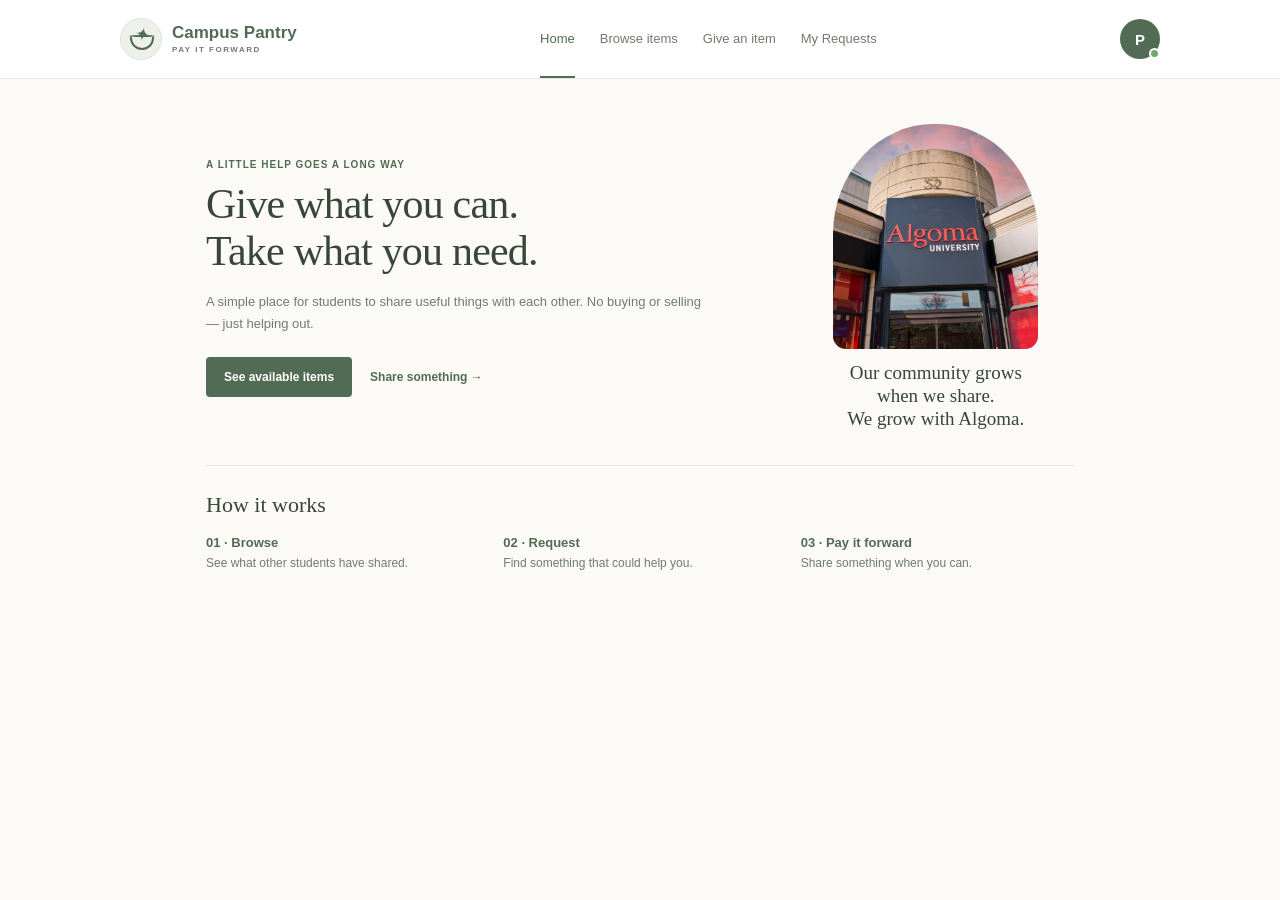
==== index.html @ 72c1fe1e "Add files via upload" ====
<!doctype html>
<html lang="en">
<head>
  <meta charset="utf-8">
  <meta name="viewport" content="width=device-width, initial-scale=1">
  <title>Campus Pantry - Home</title>
  <link rel="stylesheet" href="style.css">
</head>
<body>
<header>
  <a class="logo" href="index.html" aria-label="Campus Pantry home">
  <span class="logo-mark" aria-hidden="true"><span class="logo-leaf">✦</span><span class="logo-bowl"></span></span>
  <span class="logo-name">Campus Pantry<small>PAY IT FORWARD</small></span>
</a>
  <nav>
    <a class="active" href="index.html">Home</a>
    <a href="browse.html">Browse items</a>
    <a href="give.html">Give an item</a>
    <a href="requests.html">My Requests</a>
  </nav>
  <div class="profile-wrap">
  <button class="profile-dot" id="profile-toggle" type="button" aria-label="Open student account" aria-expanded="false"><span class="avatar-letter">P</span><i class="online-dot"></i></button>
  <div class="profile-menu" id="profile-menu" hidden>
    <div class="profile-heading"><span class="profile-avatar">P</span><div><strong>Pratik S.</strong><small>Student account</small></div></div>
    <div class="login-status"><span></span> Logged in</div>
    <a href="requests.html">My Requests</a>
    <a href="give.html">Share an item</a>
    <button type="button" id="sign-out">Sign out</button>
  </div>
</div>
</header>

<main class="home">
  <section class="hero">
    <div class="hero-copy">
      <p class="eyebrow">A little help goes a long way</p>
      <h1>Give what you can.<br>Take what you need.</h1>
      <p class="intro">A simple place for students to share useful things with each other. No buying or selling — just helping out.</p>
      <div class="hero-actions">
        <a class="btn" href="browse.html">See available items</a>
        <a class="link" href="give.html">Share something →</a>
      </div>
    </div>
    <aside class="hero-photo-wrap">
      <img class="hero-photo" src="algoma-university.png" alt="Algoma University entrance">
      <p class="photo-caption">Our community grows<br>when we share.<br>We grow with Algoma.</p>
    </aside>
  </section>

  <section class="how">
    <h2>How it works</h2>
    <div class="steps">
      <p><b>01 · Browse</b><br><span>See what other students have shared.</span></p>
      <p><b>02 · Request</b><br><span>Find something that could help you.</span></p>
      <p><b>03 · Pay it forward</b><br><span>Share something when you can.</span></p>
    </div>
  </section>
</main>

<script src="script.js"></script>
</body>
</html>
---- style.css ----
/* Basic page settings */
* {
    box-sizing: border-box;
}

/* Main color theme */
:root {
    --green: #526b55;
    --dark-green: #38453b;
    --muted: #727b70;
    --cream: #fbfaf6;
    --white: #fff;
    --border: #e6e9e1;
    --light-green: #edf1e9;
    --soft-pink: #f7ece8;
}

body {
    margin: 0;
    background: var(--cream);
    color: var(--dark-green);
    font: 14px/1.55 Arial, Helvetica, sans-serif;
}

/* Header and navigation */
header {
    min-height: 78px;
    padding: 0 max(6%, calc((100% - 1040px) / 2));
    display: flex;
    align-items: center;
    justify-content: space-between;
    gap: 25px;
    background: var(--white);
    border-bottom: 1px solid var(--border);
}

/* Website logo */
.logo {
    display: flex;
    align-items: center;
    gap: 10px;
    color: var(--green);
    text-decoration: none;
    white-space: nowrap;
}

.logo-mark {
    width: 42px;
    height: 42px;
    position: relative;
    display: grid;
    place-items: center;
    border-radius: 50%;
    background: var(--light-green);
    border: 1px solid #dce5d8;
}

.logo-leaf {
    position: absolute;
    top: 3px;
    left: 14px;
    color: var(--green);
    font-size: 18px;
    transform: rotate(12deg);
}

.logo-bowl {
    position: absolute;
    left: 9px;
    bottom: 9px;
    width: 24px;
    height: 13px;
    border: 2px solid var(--green);
    border-top: 0;
    border-radius: 0 0 15px 15px;
}

.logo-bowl:after {
    content: "";
    position: absolute;
    left: -3px;
    top: -2px;
    width: 26px;
    border-top: 2px solid var(--green);
    border-radius: 50%;
}

.logo-name {
    font-size: 17px;
    font-weight: 700;
    line-height: 1.05;
    color: var(--green);
}

.logo-name small {
    display: block;
    margin-top: 4px;
    font-size: 8px;
    letter-spacing: 1.5px;
    font-weight: 700;
    color: var(--muted);
}

/* Navigation links */
nav {
    display: flex;
    align-items: center;
    gap: 25px;
    height: 100%;
}

nav a {
    min-height: 78px;
    display: flex;
    align-items: center;
    padding: 3px 0 0;
    color: var(--muted);
    text-decoration: none;
    font-size: 13px;
    border-bottom: 2px solid transparent;
}

nav a:hover,
nav a.active {
    color: var(--green);
    border-color: var(--green);
}

/* Student profile button and menu */
.profile-wrap {
    position: relative;
    flex: 0 0 auto;
}

.profile-dot {
    width: 40px;
    height: 40px;
    border: 0;
    border-radius: 50%;
    background: var(--green);
    color: #fff;
    display: grid;
    place-items: center;
    position: relative;
    cursor: pointer;
    font-weight: bold;
    font-size: 15px;
}

.profile-dot:hover {
    background: var(--dark-green);
}

.online-dot {
    position: absolute;
    right: 0;
    bottom: 0;
    width: 11px;
    height: 11px;
    border: 2px solid #fff;
    border-radius: 50%;
    background: #6caa70;
}

.profile-menu {
    position: absolute;
    z-index: 20;
    right: 0;
    top: 51px;
    width: 220px;
    padding: 13px;
    background: #fff;
    border: 1px solid var(--border);
    border-radius: 9px;
    box-shadow: 0 10px 28px #263a2a1c;
}

.profile-menu[hidden] {
    display: none;
}

.profile-heading {
    display: flex;
    align-items: center;
    gap: 10px;
    padding: 4px 3px 12px;
    border-bottom: 1px solid var(--border);
}

.profile-avatar {
    width: 36px;
    height: 36px;
    display: grid;
    place-items: center;
    border-radius: 50%;
    background: var(--light-green);
    color: var(--green);
    font-weight: bold;
}

.profile-heading strong,
.profile-heading small {
    display: block;
}

.profile-heading strong {
    font-size: 13px;
}

.profile-heading small {
    font-size: 11px;
    color: var(--muted);
    margin-top: 2px;
}

/* Login status inside profile menu */
.login-status {
    display: flex;
    align-items: center;
    gap: 7px;
    margin: 11px 3px;
    padding: 7px 8px;
    border-radius: 5px;
    background: #f1f6ef;
    color: var(--green);
    font-size: 11px;
    font-weight: bold;
}

.login-status span {
    width: 7px;
    height: 7px;
    border-radius: 50%;
    background: #65a66b;
}

.profile-menu a,
.profile-menu > button {
    display: block;
    width: 100%;
    padding: 9px 7px;
    text-align: left;
    text-decoration: none;
    border: 0;
    border-radius: 4px;
    background: none;
    color: var(--dark-green);
    font: 12px Arial, sans-serif;
    cursor: pointer;
}

.profile-menu a:hover,
.profile-menu > button:hover {
    background: var(--light-green);
}

.profile-menu > button {
    border-top: 1px solid var(--border);
    margin-top: 5px;
    color: #925b50;
}

/* Main page layout */
.home,
.page {
    max-width: 920px;
    margin: auto;
    padding: 0 26px;
}

/* Home page hero section */
.hero {
    min-height: 365px;
    display: grid;
    grid-template-columns: 1.55fr .8fr;
    align-items: center;
    gap: 56px;
    padding: 45px 0 34px;
}

.eyebrow {
    margin: 0 0 8px;
    color: var(--green);
    text-transform: uppercase;
    letter-spacing: 1px;
    font-size: 10px;
    font-weight: bold;
}

h1 {
    font: normal 42px/1.12 Georgia, 'Times New Roman', serif;
    letter-spacing: -.8px;
    color: var(--dark-green);
    margin: 0;
}

.intro,
.sub {
    color: var(--muted);
    max-width: 500px;
    margin: 16px 0 22px;
    font-size: 13px;
    line-height: 1.7;
}

/* Buttons and links */
.hero-actions {
    display: flex;
    align-items: center;
    gap: 18px;
    flex-wrap: wrap;
}

.btn {
    display: inline-block;
    border: 0;
    border-radius: 4px;
    background: var(--green);
    color: white;
    text-decoration: none;
    padding: 11px 18px;
    font-size: 12px;
    font-weight: bold;
    cursor: pointer;
    text-align: center;
}

.btn:hover {
    background: var(--dark-green);
}

.link {
    color: var(--green);
    text-decoration: none;
    font-size: 12px;
    font-weight: bold;
}

.link:hover {
    text-decoration: underline;
}

/* Home page image and caption */
.hero-photo-wrap {
    justify-self: center;
    width: 100%;
    max-width: 230px;
    text-align: center;
}

.hero-photo {
    display: block;
    width: 205px;
    height: 225px;
    margin: 0 auto;
    object-fit: cover;
    object-position: center;
    border-radius: 49% 49% 13px 13px;
    border: 0;
    box-shadow: none;
}

.photo-caption {
    margin: 12px 0 0;
    text-align: center;
    color: var(--dark-green);
    font: 19px/1.22 Georgia, 'Times New Roman', serif;
}

/* How it works section */
.how {
    border-top: 1px solid var(--border);
    padding: 26px 0 55px;
}

.how h2 {
    font: normal 22px Georgia, 'Times New Roman', serif;
    color: var(--dark-green);
    margin: 0 0 15px;
}

.steps {
    display: grid;
    grid-template-columns: repeat(3, 1fr);
    gap: 24px;
}

.steps p {
    margin: 0;
    color: var(--dark-green);
    font-size: 13px;
}

.steps b {
    font-size: 13px;
    color: var(--green);
}

.steps span {
    color: var(--muted);
    font-size: 12px;
}

/* General pages */
.page {
    min-height: calc(100vh - 100px);
    padding-top: 42px;
    padding-bottom: 60px;
}

.pagetitle {
    font: normal 36px/1.15 Georgia, 'Times New Roman', serif;
    color: var(--dark-green);
}

.sub {
    margin: 8px 0 24px;
    color: var(--muted);
}

/* Search bar and category filter */
.tools {
    display: flex;
    gap: 10px;
    max-width: 570px;
    margin-bottom: 20px;
}

input,
select {
    width: 100%;
    min-height: 40px;
    padding: 9px 11px;
    border: 1px solid var(--border);
    border-radius: 5px;
    background: #fff;
    color: var(--dark-green);
    font: 14px Arial, sans-serif;
}

.tools input {
    flex: 1.5;
}

.tools select {
    flex: 1;
}

/* Available items and request cards */
.items {
    display: grid;
    grid-template-columns: repeat(3, 1fr);
    gap: 14px;
}

.item,
.request-card {
    background: #fff;
    border: 1px solid var(--border);
    border-radius: 7px;
    padding: 16px;
}

.pill {
    display: inline-block;
    background: var(--light-green);
    color: var(--green);
    padding: 3px 8px;
    border-radius: 15px;
    font-size: 11px;
}

.item h3,
.request-card h3 {
    font: normal 19px Georgia, 'Times New Roman', serif;
    color: var(--dark-green);
    margin: 12px 0 4px;
}

.item p,
.request-card p {
    font-size: 12px;
    color: var(--muted);
    min-height: 34px;
    margin: 0 0 10px;
}

.item small {
    display: block;
    color: var(--muted);
    font-size: 11px;
    margin-bottom: 12px;
}

.item button {
    width: 100%;
    background: var(--light-green);
    color: var(--green);
}

/* Give an item form */
.givepage {
    max-width: 650px;
}

form {
    background: #fff;
    border: 1px solid var(--border);
    border-radius: 7px;
    padding: 23px;
}

label {
    display: block;
    font-size: 13px;
    font-weight: bold;
    color: var(--dark-green);
    margin: 12px 0 5px;
}

label:first-child {
    margin-top: 0;
}

.wide {
    width: 100%;
    margin-top: 17px;
}

.feedback {
    font-size: 13px;
    color: var(--green);
    min-height: 18px;
}

.reminder {
    text-align: center;
    color: var(--muted);
    font-size: 12px;
}

/* Item details popup */
.shade {
    position: fixed;
    inset: 0;
    background: #38453b66;
    display: grid;
    place-items: center;
    padding: 20px;
}

.shade[hidden] {
    display: none;
}

.dialog {
    background: #fff;
    width: min(410px, 100%);
    padding: 25px;
    border-radius: 9px;
    position: relative;
}

.dialog h2 {
    margin: 0 0 10px;
    color: var(--dark-green);
    font-family: Georgia, serif;
}

.dialog p {
    font-size: 13px;
    color: var(--muted);
}

.close {
    position: absolute;
    right: 12px;
    top: 8px;
    border: 0;
    background: none;
    font-size: 25px;
    color: var(--muted);
    cursor: pointer;
}

/* Request status and cancellation */
.request-status {
    display: inline-block;
    padding: 3px 8px;
    border-radius: 15px;
    background: var(--light-green);
    color: var(--green);
    font-size: 11px;
}

.cancel-request {
    margin-top: 12px;
    background: var(--soft-pink);
    color: #925b50;
    padding: 8px 12px;
}

.cancel-request:hover {
    background: #f0dfda;
}

.empty-message {
    color: var(--muted);
    font-size: 13px;
}

/* Tablet and smaller screens */
@media (max-width: 760px) {

    header {
        min-height: 78px;
        padding: 13px 5%;
        flex-wrap: wrap;
        gap: 8px;
    }

    .logo {
        margin-right: auto;
    }

    nav {
        order: 3;
        width: 100%;
        height: auto;
        gap: 19px;
        overflow-x: auto;
    }

    nav a {
        min-height: 34px;
        white-space: nowrap;
    }

    .profile-dot {
        width: 34px;
        height: 34px;
    }

    .hero {
        grid-template-columns: 1fr .75fr;
        gap: 20px;
        padding: 40px 0 30px;
    }

    .hero-photo {
        width: 170px;
        height: 190px;
    }

    .photo-caption {
        font-size: 16px;
    }

    .steps {
        gap: 14px;
    }

    .items {
        grid-template-columns: repeat(2, 1fr);
    }
}

/* Mobile screen adjustments */
@media (max-width: 560px) {

    .hero {
        grid-template-columns: 1fr;
        gap: 30px;
        padding: 38px 0;
    }

    .hero-photo-wrap {
        max-width: 100%;
    }

    .hero-photo {
        width: 190px;
        height: 205px;
    }

    .steps {
        grid-template-columns: 1fr;
        gap: 13px;
    }

    .items {
        grid-template-columns: 1fr;
    }

    h1 {
        font-size: 36px;
    }

    .pagetitle {
        font-size: 32px;
    }

    .tools {
        flex-direction: column;
    }
}
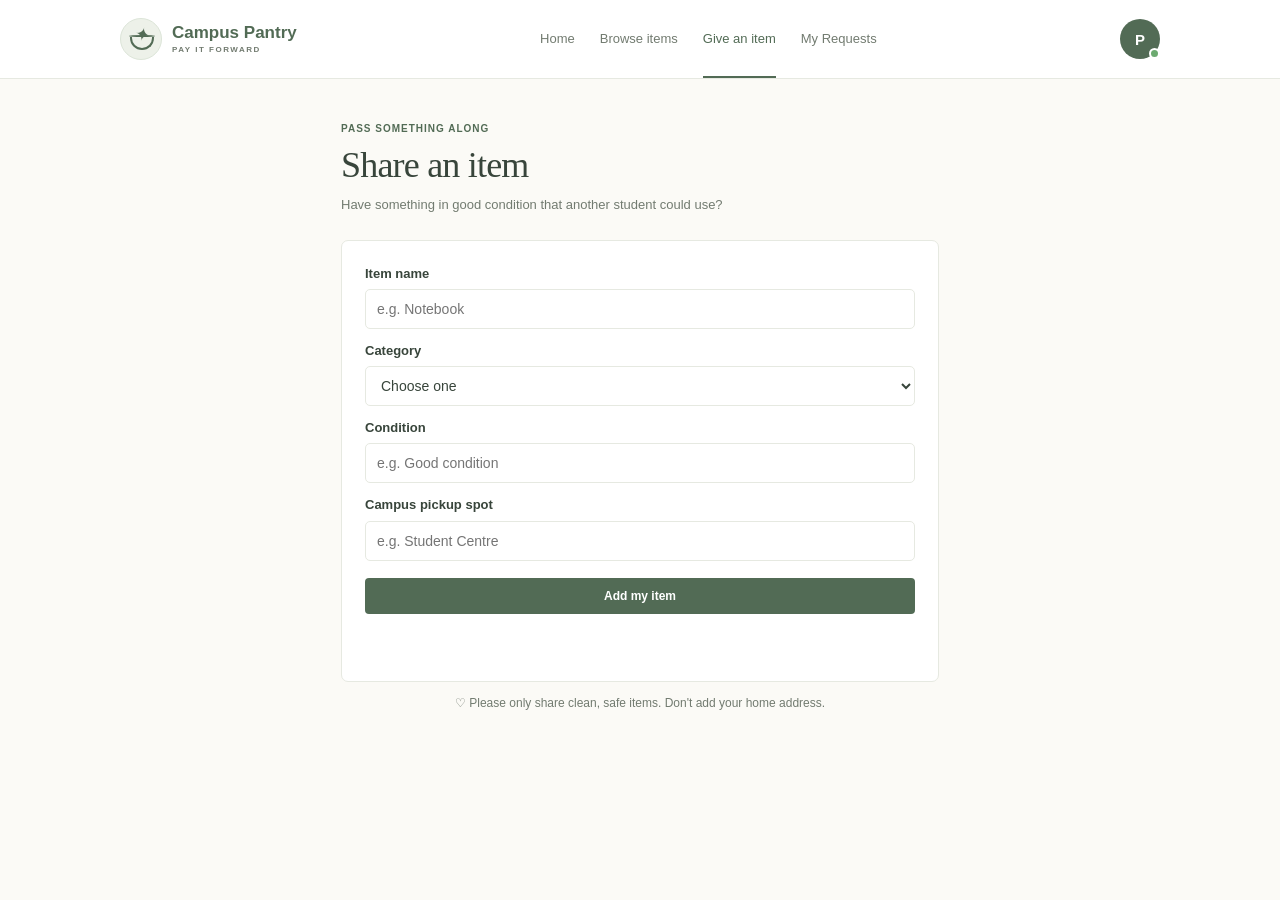
==== commit aa882a86: "Update index.html" ====
--- a/index.html
+++ b/index.html
@@ -1,62 +1,146 @@
-<!doctype html>
+
+<!DOCTYPE html>
 <html lang="en">
+
 <head>
-  <meta charset="utf-8">
-  <meta name="viewport" content="width=device-width, initial-scale=1">
-  <title>Campus Pantry - Home</title>
+  <meta charset="UTF-8">
+  <meta name="viewport" content="width=device-width, initial-scale=1.0">
+  <title>Campus Pantry - Give</title>
+
   <link rel="stylesheet" href="style.css">
 </head>
+
 <body>
+
+<!-- Header and navigation -->
 <header>
+
   <a class="logo" href="index.html" aria-label="Campus Pantry home">
-  <span class="logo-mark" aria-hidden="true"><span class="logo-leaf">✦</span><span class="logo-bowl"></span></span>
-  <span class="logo-name">Campus Pantry<small>PAY IT FORWARD</small></span>
-</a>
+
+      <span class="logo-mark" aria-hidden="true">
+        <span class="logo-leaf">✦</span>
+        <span class="logo-bowl"></span>
+      </span>
+
+    <span class="logo-name">
+        Campus Pantry
+        <small>PAY IT FORWARD</small>
+      </span>
+
+  </a>
+
   <nav>
-    <a class="active" href="index.html">Home</a>
+    <a href="index.html">Home</a>
     <a href="browse.html">Browse items</a>
-    <a href="give.html">Give an item</a>
+    <a href="give.html" class="active">Give an item</a>
     <a href="requests.html">My Requests</a>
   </nav>
+
+  <!-- Student profile dropdown -->
   <div class="profile-wrap">
-  <button class="profile-dot" id="profile-toggle" type="button" aria-label="Open student account" aria-expanded="false"><span class="avatar-letter">P</span><i class="online-dot"></i></button>
-  <div class="profile-menu" id="profile-menu" hidden>
-    <div class="profile-heading"><span class="profile-avatar">P</span><div><strong>Pratik S.</strong><small>Student account</small></div></div>
-    <div class="login-status"><span></span> Logged in</div>
-    <a href="requests.html">My Requests</a>
-    <a href="give.html">Share an item</a>
-    <button type="button" id="sign-out">Sign out</button>
+
+    <button
+            class="profile-dot"
+            id="profile-toggle"
+            type="button"
+            aria-label="Open student account"
+            aria-expanded="false"
+    >
+      <span class="avatar-letter">P</span>
+      <i class="online-dot"></i>
+    </button>
+
+    <div class="profile-menu" id="profile-menu" hidden>
+
+      <div class="profile-heading">
+        <span class="profile-avatar">P</span>
+
+        <div>
+          <strong>Pratik S.</strong>
+          <small>Student account</small>
+        </div>
+      </div>
+
+      <div class="login-status">
+        <span></span>
+        Logged in
+      </div>
+
+      <a href="requests.html">My Requests</a>
+      <a href="give.html">Share an item</a>
+
+      <button type="button" id="sign-out">Sign out</button>
+
+    </div>
   </div>
-</div>
+
 </header>
 
-<main class="home">
-  <section class="hero">
-    <div class="hero-copy">
-      <p class="eyebrow">A little help goes a long way</p>
-      <h1>Give what you can.<br>Take what you need.</h1>
-      <p class="intro">A simple place for students to share useful things with each other. No buying or selling — just helping out.</p>
-      <div class="hero-actions">
-        <a class="btn" href="browse.html">See available items</a>
-        <a class="link" href="give.html">Share something →</a>
-      </div>
-    </div>
-    <aside class="hero-photo-wrap">
-      <img class="hero-photo" src="algoma-university.png" alt="Algoma University entrance">
-      <p class="photo-caption">Our community grows<br>when we share.<br>We grow with Algoma.</p>
-    </aside>
-  </section>
+<main class="page givepage">
 
-  <section class="how">
-    <h2>How it works</h2>
-    <div class="steps">
-      <p><b>01 · Browse</b><br><span>See what other students have shared.</span></p>
-      <p><b>02 · Request</b><br><span>Find something that could help you.</span></p>
-      <p><b>03 · Pay it forward</b><br><span>Share something when you can.</span></p>
-    </div>
-  </section>
+  <!-- Page introduction -->
+  <p class="eyebrow">Pass something along</p>
+
+  <h1 class="pagetitle">Share an item</h1>
+
+  <p class="sub">
+    Have something in good condition that another student could use?
+  </p>
+
+  <!-- Form for sharing a new item -->
+  <form id="give-form">
+
+    <label for="item-name">Item name</label>
+    <input
+            id="item-name"
+            required
+            maxlength="50"
+            placeholder="e.g. Notebook"
+    >
+
+    <label for="item-category">Category</label>
+    <select id="item-category" required>
+      <option value="">Choose one</option>
+      <option>Food</option>
+      <option>School supplies</option>
+      <option>Personal care</option>
+      <option>Household</option>
+    </select>
+
+    <label for="item-condition">Condition</label>
+    <input
+            id="item-condition"
+            required
+            maxlength="100"
+            placeholder="e.g. Good condition"
+    >
+
+    <label for="pickup">Campus pickup spot</label>
+    <input
+            id="pickup"
+            required
+            maxlength="60"
+            placeholder="e.g. Student Centre"
+    >
+
+    <!-- Submit the new item -->
+    <button type="submit" class="btn wide">
+      Add my item
+    </button>
+
+    <p id="give-feedback" class="feedback" aria-live="polite"></p>
+
+  </form>
+
+  <!-- Reminder for students -->
+  <p class="reminder">
+    ♡ Please only share clean, safe items. Don't add your home address.
+  </p>
+
 </main>
 
+<!-- JavaScript functionality -->
 <script src="script.js"></script>
+
 </body>
 </html>
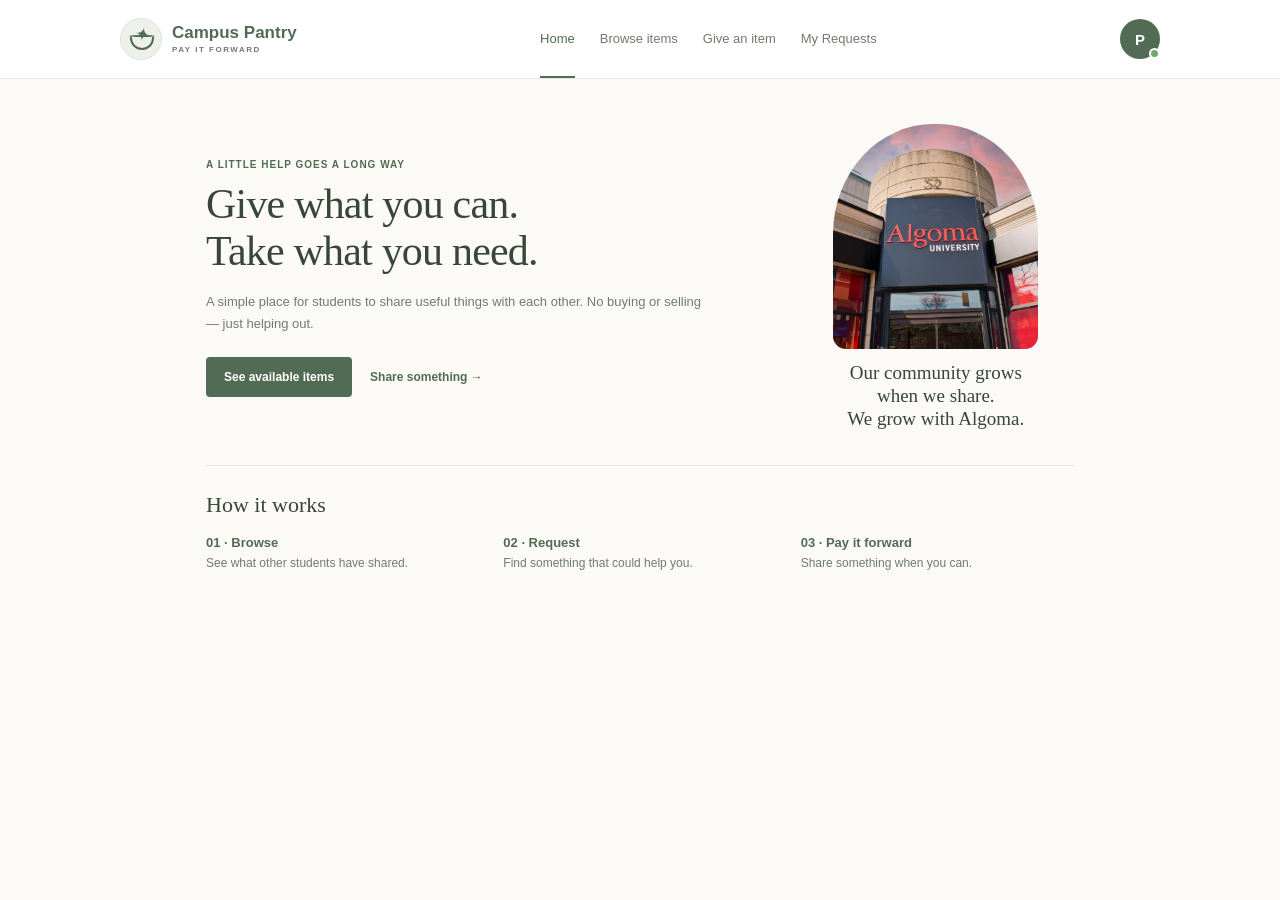
==== commit 7cc0e724: "Update index.html" ====
--- a/index.html
+++ b/index.html
@@ -1,50 +1,47 @@
 
-<!DOCTYPE html>
+<!doctype html>
 <html lang="en">
 
 <head>
-  <meta charset="UTF-8">
-  <meta name="viewport" content="width=device-width, initial-scale=1.0">
-  <title>Campus Pantry - Give</title>
-
+  <meta charset="utf-8">
+  <meta name="viewport" content="width=device-width, initial-scale=1">
+  <title>Campus Pantry - Home</title>
   <link rel="stylesheet" href="style.css">
 </head>
 
 <body>
 
-<!-- Header and navigation -->
 <header>
 
   <a class="logo" href="index.html" aria-label="Campus Pantry home">
 
-      <span class="logo-mark" aria-hidden="true">
-        <span class="logo-leaf">✦</span>
-        <span class="logo-bowl"></span>
-      </span>
+    <span class="logo-mark" aria-hidden="true">
+      <span class="logo-leaf">✦</span>
+      <span class="logo-bowl"></span>
+    </span>
 
     <span class="logo-name">
-        Campus Pantry
-        <small>PAY IT FORWARD</small>
-      </span>
+      Campus Pantry
+      <small>PAY IT FORWARD</small>
+    </span>
 
   </a>
 
   <nav>
-    <a href="index.html">Home</a>
+    <a class="active" href="index.html">Home</a>
     <a href="browse.html">Browse items</a>
-    <a href="give.html" class="active">Give an item</a>
+    <a href="give.html">Give an item</a>
     <a href="requests.html">My Requests</a>
   </nav>
 
-  <!-- Student profile dropdown -->
   <div class="profile-wrap">
 
     <button
-            class="profile-dot"
-            id="profile-toggle"
-            type="button"
-            aria-label="Open student account"
-            aria-expanded="false"
+      class="profile-dot"
+      id="profile-toggle"
+      type="button"
+      aria-label="Open student account"
+      aria-expanded="false"
     >
       <span class="avatar-letter">P</span>
       <i class="online-dot"></i>
@@ -62,8 +59,7 @@
       </div>
 
       <div class="login-status">
-        <span></span>
-        Logged in
+        <span></span> Logged in
       </div>
 
       <a href="requests.html">My Requests</a>
@@ -76,70 +72,76 @@
 
 </header>
 
-<main class="page givepage">
+<main class="home">
 
-  <!-- Page introduction -->
-  <p class="eyebrow">Pass something along</p>
+  <section class="hero">
 
-  <h1 class="pagetitle">Share an item</h1>
+    <div class="hero-copy">
 
-  <p class="sub">
-    Have something in good condition that another student could use?
-  </p>
+      <p class="eyebrow">A little help goes a long way</p>
 
-  <!-- Form for sharing a new item -->
-  <form id="give-form">
+      <h1>
+        Give what you can.<br>
+        Take what you need.
+      </h1>
 
-    <label for="item-name">Item name</label>
-    <input
-            id="item-name"
-            required
-            maxlength="50"
-            placeholder="e.g. Notebook"
-    >
+      <p class="intro">
+        A simple place for students to share useful things with each other.
+        No buying or selling — just helping out.
+      </p>
 
-    <label for="item-category">Category</label>
-    <select id="item-category" required>
-      <option value="">Choose one</option>
-      <option>Food</option>
-      <option>School supplies</option>
-      <option>Personal care</option>
-      <option>Household</option>
-    </select>
+      <div class="hero-actions">
+        <a class="btn" href="browse.html">See available items</a>
+        <a class="link" href="give.html">Share something →</a>
+      </div>
 
-    <label for="item-condition">Condition</label>
-    <input
-            id="item-condition"
-            required
-            maxlength="100"
-            placeholder="e.g. Good condition"
-    >
+    </div>
 
-    <label for="pickup">Campus pickup spot</label>
-    <input
-            id="pickup"
-            required
-            maxlength="60"
-            placeholder="e.g. Student Centre"
-    >
+    <aside class="hero-photo-wrap">
 
-    <!-- Submit the new item -->
-    <button type="submit" class="btn wide">
-      Add my item
-    </button>
+      <img
+        class="hero-photo"
+        src="algoma-university.png"
+        alt="Algoma University entrance"
+      >
 
-    <p id="give-feedback" class="feedback" aria-live="polite"></p>
+      <p class="photo-caption">
+        Our community grows<br>
+        when we share.<br>
+        We grow with Algoma.
+      </p>
 
-  </form>
+    </aside>
 
-  <!-- Reminder for students -->
-  <p class="reminder">
-    ♡ Please only share clean, safe items. Don't add your home address.
-  </p>
+  </section>
+
+  <section class="how">
+
+    <h2>How it works</h2>
+
+    <div class="steps">
+
+      <p>
+        <b>01 · Browse</b><br>
+        <span>See what other students have shared.</span>
+      </p>
+
+      <p>
+        <b>02 · Request</b><br>
+        <span>Find something that could help you.</span>
+      </p>
+
+      <p>
+        <b>03 · Pay it forward</b><br>
+        <span>Share something when you can.</span>
+      </p>
+
+    </div>
+
+  </section>
 
 </main>
 
-<!-- JavaScript functionality -->
 <script src="script.js"></script>
 
 </body>
--- a/style.css
+++ b/style.css
@@ -414,12 +414,12 @@
     color: var(--dark-green);
 }
 
+/* Search bar and category filter */
 .sub {
     margin: 8px 0 24px;
     color: var(--muted);
 }
 
-/* Search bar and category filter */
 .tools {
     display: flex;
     gap: 10px;
@@ -584,6 +584,40 @@
     cursor: pointer;
 }
 
+/* Pay It Forward message */
+.pay-it-forward-message {
+    margin-top: 15px;
+    padding: 15px;
+    background: var(--light-green);
+    border: 1px solid var(--border);
+    border-radius: 6px;
+    text-align: center;
+}
+
+.pay-it-forward-message[hidden] {
+    display: none;
+}
+
+.pay-it-forward-message h3 {
+    margin: 0 0 8px;
+    color: var(--green);
+    font: normal 19px Georgia, serif;
+}
+
+.pay-it-forward-message p {
+    margin: 7px 0;
+    font-size: 12px;
+    color: var(--dark-green);
+    min-height: auto;
+}
+
+.pay-it-forward-message strong {
+    display: block;
+    margin-top: 10px;
+    color: var(--green);
+    font-size: 11px;
+}
+
 /* Request status and cancellation */
 .request-status {
     display: inline-block;
@@ -612,7 +646,6 @@
 
 /* Tablet and smaller screens */
 @media (max-width: 760px) {
-
     header {
         min-height: 78px;
         padding: 13px 5%;
@@ -668,7 +701,6 @@
 
 /* Mobile screen adjustments */
 @media (max-width: 560px) {
-
     .hero {
         grid-template-columns: 1fr;
         gap: 30px;
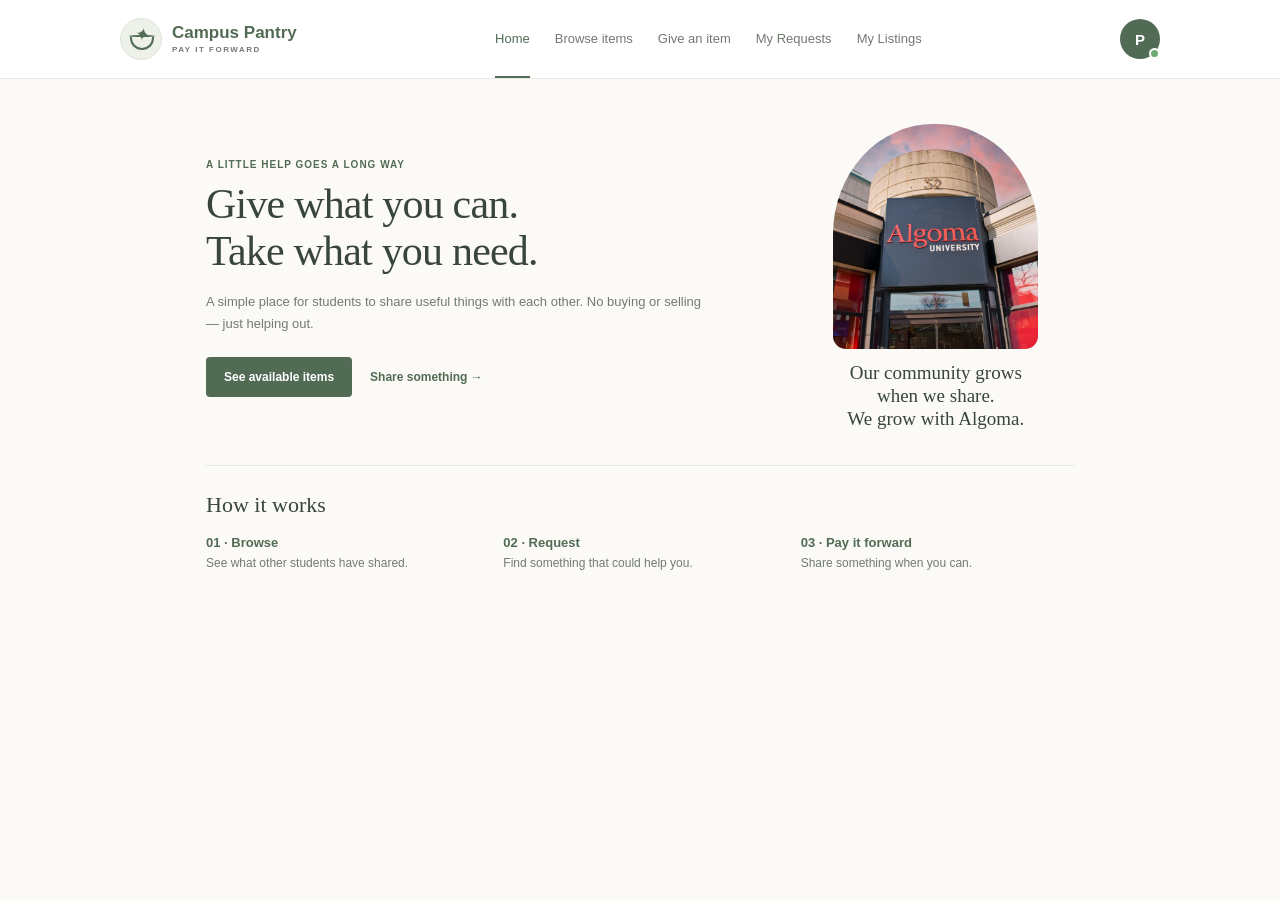
==== commit 794900e2: "Update index.html" ====
--- a/index.html
+++ b/index.html
@@ -32,6 +32,7 @@
     <a href="browse.html">Browse items</a>
     <a href="give.html">Give an item</a>
     <a href="requests.html">My Requests</a>
+    <a href="my-listings.html">My Listings</a>
   </nav>
 
   <div class="profile-wrap">
@@ -63,6 +64,7 @@
       </div>
 
       <a href="requests.html">My Requests</a>
+      <a href="my-listings.html">My Listings</a>
       <a href="give.html">Share an item</a>
 
       <button type="button" id="sign-out">Sign out</button>
--- a/style.css
+++ b/style.css
@@ -644,6 +644,19 @@
     font-size: 13px;
 }
 
+/* Meetup details and listing management */
+.form-note {
+    color: var(--muted);
+    font-size: 12px;
+    margin: 4px 0 14px;
+}
+
+.listing-status {
+    display: inline-block;
+    margin: 8px 0;
+    color: var(--green);
+}
+
 /* Tablet and smaller screens */
 @media (max-width: 760px) {
     header {
